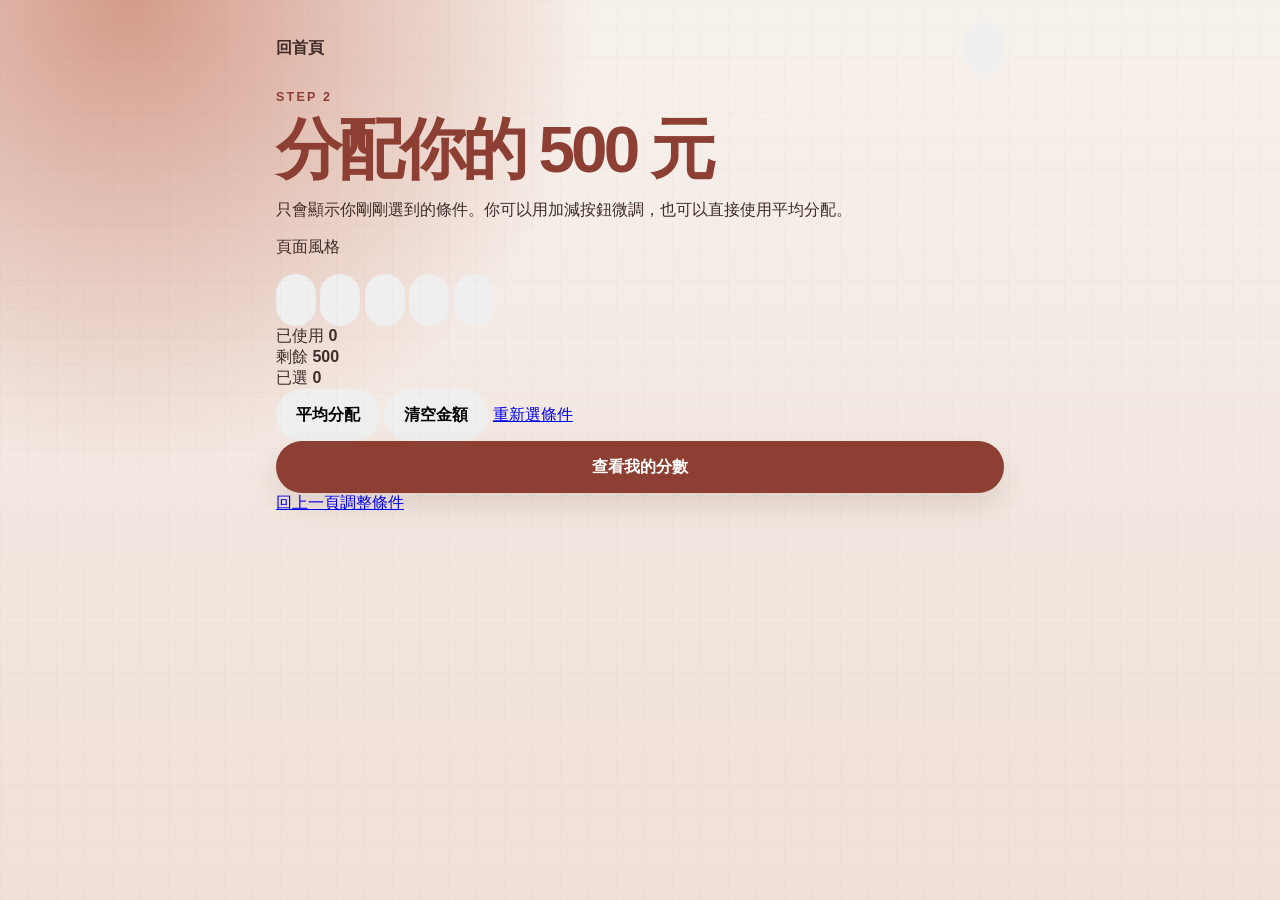
==== allocate.html @ 18888b58 "Create allocate.html" ====
<!DOCTYPE html>
<html lang="zh-Hant">
<head>
  <meta charset="UTF-8" />
  <meta name="viewport" content="width=device-width, initial-scale=1, viewport-fit=cover" />
  <meta name="theme-color" content="#F8F0EA" />
  <title>分配預算｜買家的你，如何挑選愛情？</title>
  <link rel="stylesheet" href="style.css" />
</head>

<body data-page="allocate">
  <main class="app">
    <header class="topbar">
      <a class="text-link" href="index.html">回首頁</a>

      <button id="themeToggleBtn" class="theme-toggle" type="button" aria-label="切換頁面風格">
        <span></span>
        <span></span>
        <span></span>
      </button>
    </header>

    <section class="page-head float-in">
      <p class="eyebrow">STEP 2</p>
      <h1>分配你的 500 元</h1>
      <p>
        只會顯示你剛剛選到的條件。你可以用加減按鈕微調，也可以直接使用平均分配。
      </p>

      <div class="tiny-theme-panel" id="themePanel">
        <p>頁面風格</p>
        <div class="theme-dot-row">
          <button class="theme-dot warm" data-theme-choice="warm" aria-label="暖粉紙感"></button>
          <button class="theme-dot cream" data-theme-choice="cream" aria-label="奶油甜感"></button>
          <button class="theme-dot blue" data-theme-choice="blue" aria-label="清透藍"></button>
          <button class="theme-dot green" data-theme-choice="green" aria-label="森林綠"></button>
          <button class="theme-dot violet" data-theme-choice="violet" aria-label="紫霧感"></button>
        </div>
      </div>
    </section>

    <section class="budget-card">
      <div>
        <span>已使用</span>
        <strong id="usedBudget">0</strong>
      </div>

      <div>
        <span>剩餘</span>
        <strong id="leftBudget">500</strong>
      </div>

      <div>
        <span>已選</span>
        <strong id="chosenCount">0</strong>
      </div>
    </section>

    <section class="tool-row">
      <button id="equalBtn" class="ghost-btn" type="button">平均分配</button>
      <button id="clearBtn" class="ghost-btn" type="button">清空金額</button>
      <a class="ghost-link" href="select.html">重新選條件</a>
    </section>

    <section id="allocationList" class="allocation-list"></section>

    <section class="action-stack">
      <button id="resultBtn" class="primary-btn" type="button">查看我的分數</button>
      <a class="secondary-link" href="select.html">回上一頁調整條件</a>
    </section>
  </main>

  <script src="app.js"></script>
</body>
</html>
---- style.css ----
* {
  box-sizing: border-box;
  -webkit-tap-highlight-color: transparent;
}

:root {
  --bg: #f7f1ec;
  --bg2: #efe0d8;
  --card: rgba(255, 249, 245, 0.88);
  --cardSolid: #fff9f5;
  --text: #3e2c29;
  --muted: #6c5650;
  --primary: #8c3f32;
  --primary2: #d49b8a;
  --chip: #ead3c7;
  --chipText: #74443b;
  --line: rgba(98, 61, 49, 0.16);
  --shadow: rgba(98, 61, 49, 0.14);
  --whiteLayer: rgba(255, 255, 255, 0.5);
}

body[data-theme="mono"] {
  --bg: #f5f5f2;
  --bg2: #dedbd5;
  --card: rgba(255, 255, 252, 0.9);
  --cardSolid: #fffffc;
  --text: #1f1f1f;
  --muted: #5c5c5c;
  --primary: #111111;
  --primary2: #8a8a8a;
  --chip: #e7e4de;
  --chipText: #222222;
  --line: rgba(0, 0, 0, 0.14);
  --shadow: rgba(0, 0, 0, 0.1);
  --whiteLayer: rgba(255, 255, 255, 0.62);
}

body[data-theme="blue"] {
  --bg: #eef6fb;
  --bg2: #dbeaf5;
  --card: rgba(249, 253, 255, 0.9);
  --cardSolid: #f9fdff;
  --text: #23323d;
  --muted: #5a6b77;
  --primary: #2f6f93;
  --primary2: #9ac7dd;
  --chip: #d9eef7;
  --chipText: #285f7d;
  --line: rgba(47, 111, 147, 0.18);
  --shadow: rgba(47, 111, 147, 0.13);
  --whiteLayer: rgba(255, 255, 255, 0.62);
}

body[data-theme="green"] {
  --bg: #f0f5ed;
  --bg2: #dfe9d8;
  --card: rgba(250, 255, 247, 0.9);
  --cardSolid: #fafff7;
  --text: #263226;
  --muted: #5b6b58;
  --primary: #4d7351;
  --primary2: #a8c5a2;
  --chip: #dfeeda;
  --chipText: #3f6343;
  --line: rgba(77, 115, 81, 0.18);
  --shadow: rgba(77, 115, 81, 0.13);
  --whiteLayer: rgba(255, 255, 255, 0.62);
}

body[data-theme="violet"] {
  --bg: #f4eff8;
  --bg2: #e7dcf0;
  --card: rgba(253, 249, 255, 0.9);
  --cardSolid: #fdf9ff;
  --text: #332b3c;
  --muted: #675b72;
  --primary: #72518e;
  --primary2: #c8a7de;
  --chip: #eadcf3;
  --chipText: #604676;
  --line: rgba(114, 81, 142, 0.18);
  --shadow: rgba(114, 81, 142, 0.13);
  --whiteLayer: rgba(255, 255, 255, 0.62);
}

html {
  font-size: 16px;
  background: var(--bg);
}

body {
  margin: 0;
  min-height: 100svh;
  font-family: -apple-system, BlinkMacSystemFont, "Noto Sans TC", "PingFang TC",
    "Microsoft JhengHei", sans-serif;
  color: var(--text);
  background:
    radial-gradient(circle at 10% 0%, var(--primary2), transparent 32%),
    linear-gradient(180deg, var(--bg) 0%, var(--bg2) 100%);
}

body::before {
  content: "";
  position: fixed;
  inset: 0;
  pointer-events: none;
  opacity: 0.12;
  background-image:
    linear-gradient(var(--line) 1px, transparent 1px),
    linear-gradient(90deg, var(--line) 1px, transparent 1px);
  background-size: 28px 28px;
}

button,
input,
select {
  font: inherit;
}

button {
  min-height: 52px;
  border: 0;
  border-radius: 999px;
  padding: 14px 20px;
  cursor: pointer;
  font-weight: 900;
}

button:disabled {
  opacity: 0.45;
  cursor: not-allowed;
}

.app {
  width: 100%;
  max-width: 560px;
  margin: 0 auto;
  padding: max(22px, env(safe-area-inset-top)) 16px max(48px, env(safe-area-inset-bottom));
}

.hidden {
  display: none !important;
}

.topbar {
  display: flex;
  justify-content: space-between;
  align-items: center;
  gap: 12px;
  margin-bottom: 16px;
  position: relative;
  z-index: 3;
}

.brand,
.text-link {
  color: var(--text);
  font-weight: 900;
  text-decoration: none;
}

select {
  max-width: 150px;
  padding: 10px 12px;
  border-radius: 999px;
  border: 1px solid var(--line);
  background: var(--cardSolid);
  color: var(--text);
  font-size: 0.92rem;
}

.cover-card,
.quiz-header,
.result-intro,
.result-card,
.option-card,
.hint,
.budget-warning {
  border-radius: 28px;
  background: var(--card);
  box-shadow: 0 18px 48px var(--shadow);
  border: 1px solid rgba(255, 255, 255, 0.58);
  backdrop-filter: blur(18px);
  -webkit-backdrop-filter: blur(18px);
}

.cover-card {
  padding: 32px 22px 26px;
  overflow: hidden;
}

.eyebrow,
.card-label {
  margin: 0 0 12px;
  color: var(--primary);
  font-size: 0.78rem;
  font-weight: 900;
  letter-spacing: 0.18em;
}

h1 {
  margin: 0;
  color: var(--primary);
  font-size: clamp(2.35rem, 11vw, 4.1rem);
  line-height: 1.04;
  letter-spacing: -0.06em;
}

.cover-text,
#stageDescription,
#resultSummary,
.card-note,
.report-text {
  margin: 16px 0 0;
  color: var(--muted);
  font-size: 1rem;
  line-height: 1.78;
}

.cover-tags,
.theme-grid {
  display: flex;
  flex-wrap: wrap;
  gap: 10px;
  margin: 24px 0;
}

.cover-tags span,
.theme-choice,
.category,
.stage-pill {
  padding: 8px 12px;
  border-radius: 999px;
  background: var(--chip);
  color: var(--chipText);
  font-size: 0.86rem;
  font-weight: 850;
}

.theme-panel {
  margin: 28px 0;
}

.section-title {
  margin: 0 0 10px;
  font-weight: 900;
  color: var(--primary);
}

.theme-choice {
  border: 1px solid var(--line);
  min-height: auto;
}

.theme-choice.active {
  background: var(--primary);
  color: #fff;
}

.primary-btn {
  width: 100%;
  background: var(--primary);
  color: #fff;
  box-shadow: 0 14px 28px var(--shadow);
}

.secondary-btn {
  width: 100%;
  background: var(--cardSolid);
  color: var(--primary);
  border: 1px solid var(--line);
}

.quiz-header,
.result-intro,
.result-card {
  padding: 22px 18px;
  margin-bottom: 16px;
}

.stage-pill {
  display: inline-flex;
  margin: 0 0 12px;
}

.quiz-header h1,
.result-intro h1 {
  font-size: 2rem;
  line-height: 1.15;
}

.stage-bar {
  height: 10px;
  margin-top: 16px;
  border-radius: 999px;
  background: var(--line);
  overflow: hidden;
}

#stageBarFill {
  height: 100%;
  border-radius: inherit;
  background: linear-gradient(90deg, var(--primary), var(--primary2));
  transition: width 0.28s ease;
}

.budget-panel {
  position: sticky;
  top: max(10px, env(safe-area-inset-top));
  z-index: 10;
  display: grid;
  grid-template-columns: repeat(3, 1fr);
  gap: 8px;
  margin: 16px 0;
  padding: 8px;
  border-radius: 24px;
  background: rgba(62, 44, 41, 0.92);
  backdrop-filter: blur(18px);
  -webkit-backdrop-filter: blur(18px);
}

body[data-theme="mono"] .budget-panel {
  background: rgba(20, 20, 20, 0.92);
}

body[data-theme="blue"] .budget-panel {
  background: rgba(35, 61, 78, 0.92);
}

body[data-theme="green"] .budget-panel {
  background: rgba(39, 62, 39, 0.92);
}

body[data-theme="violet"] .budget-panel {
  background: rgba(55, 42, 68, 0.92);
}

.budget-panel div {
  text-align: center;
  padding: 10px 4px;
  border-radius: 16px;
  background: rgba(255, 255, 255, 0.1);
}

.budget-panel span {
  display: block;
  color: rgba(255, 255, 255, 0.72);
  font-size: 0.74rem;
  margin-bottom: 3px;
}

.budget-panel strong {
  color: #fff;
  font-size: 1.26rem;
}

.budget-warning {
  margin-bottom: 16px;
  padding: 14px 16px;
  color: var(--primary);
  line-height: 1.6;
  font-weight: 850;
}

.hint {
  margin: 16px 0;
  padding: 15px 16px;
  color: var(--muted);
  line-height: 1.7;
}

.quick-actions {
  display: grid;
  grid-template-columns: 1fr 1fr;
  gap: 10px;
  margin-bottom: 16px;
}

.small-btn {
  min-height: 44px;
  padding: 10px 12px;
  background: var(--cardSolid);
  color: var(--primary);
  border: 1px solid var(--line);
  font-size: 0.92rem;
}

.question-list {
  display: grid;
  gap: 14px;
}

.option-card {
  padding: 16px;
}

.option-top {
  display: flex;
  justify-content: space-between;
  gap: 12px;
  align-items: flex-start;
}

.option-name {
  margin: 0;
  font-size: 1rem;
  font-weight: 900;
  line-height: 1.45;
}

.category {
  flex: 0 0 auto;
  font-size: 0.74rem;
}

.money {
  margin-top: 12px;
  color: var(--primary);
  font-weight: 900;
}

.control-row {
  display: grid;
  grid-template-columns: 52px 1fr 52px;
  gap: 8px;
  align-items: center;
  margin-top: 8px;
}

.step-btn {
  min-height: 42px;
  padding: 0;
  border-radius: 16px;
  background: var(--chip);
  color: var(--chipText);
  border: 1px solid var(--line);
}

.range {
  width: 100%;
  height: 44px;
  appearance: none;
  -webkit-appearance: none;
  background: transparent;
}

.range::-webkit-slider-runnable-track {
  height: 8px;
  border-radius: 999px;
  background: linear-gradient(90deg, var(--primary), var(--primary2));
}

.range::-webkit-slider-thumb {
  appearance: none;
  -webkit-appearance: none;
  width: 32px;
  height: 32px;
  margin-top: -12px;
  border-radius: 999px;
  background: #fff;
  border: 3px solid var(--primary);
  box-shadow: 0 6px 16px var(--shadow);
}

.must-have-row {
  display: flex;
  align-items: center;
  gap: 9px;
  margin-top: 10px;
  color: var(--muted);
  font-weight: 800;
  font-size: 0.92rem;
}

.must-have-row input {
  width: 20px;
  height: 20px;
  accent-color: var(--primary);
}

.nav-actions,
.share-actions {
  display: grid;
  gap: 12px;
  margin: 22px 0;
}

.result-card h2 {
  margin: 0;
  color: var(--primary);
  font-size: 1.32rem;
  letter-spacing: -0.02em;
}

.compact-card {
  padding: 16px;
}

.result-meta-grid {
  display: grid;
  grid-template-columns: 1fr 1fr;
  gap: 10px;
}

.result-meta-grid div {
  padding: 13px;
  border-radius: 20px;
  background: var(--whiteLayer);
  border: 1px solid var(--line);
}

.result-meta-grid span {
  display: block;
  color: var(--muted);
  font-size: 0.78rem;
  margin-bottom: 5px;
}

.result-meta-grid strong {
  color: var(--primary);
  font-size: 0.95rem;
  line-height: 1.4;
}

.normal-radar-wrap {
  width: 100%;
  max-width: 300px;
  margin: 10px auto 0;
}

#radarSvg,
#storyRadarSvg {
  width: 100%;
  height: auto;
  display: block;
}

.radar-ring {
  fill: none;
  stroke: var(--line);
  stroke-width: 1;
}

.radar-axis {
  stroke: var(--line);
  stroke-width: 1;
}

.radar-area {
  fill: rgba(140, 63, 50, 0.28);
  stroke: var(--primary);
  stroke-width: 3;
}

.radar-dot {
  fill: var(--primary);
}

.radar-label {
  fill: var(--text);
  font-size: 12px;
  font-weight: 850;
}

.score-bars {
  margin-top: 12px;
}

.score-row {
  margin-bottom: 14px;
}

.score-row-top {
  display: flex;
  justify-content: space-between;
  gap: 10px;
  font-size: 0.9rem;
  font-weight: 900;
}

.bar {
  height: 9px;
  margin-top: 7px;
  border-radius: 999px;
  background: var(--line);
  overflow: hidden;
}

.bar-fill {
  height: 100%;
  border-radius: inherit;
  background: linear-gradient(90deg, var(--primary), var(--primary2));
}

.plain-list {
  margin: 12px 0 0;
  padding-left: 22px;
  line-height: 1.8;
  font-weight: 850;
}

.capture-zone {
  position: fixed;
  left: -99999px;
  top: 0;
  width: 430px;
  pointer-events: none;
  opacity: 1;
}

.capture-card {
  color: var(--text);
  background:
    radial-gradient(circle at 12% 5%, var(--primary2), transparent 30%),
    linear-gradient(180deg, var(--cardSolid) 0%, var(--bg2) 100%);
  border: 1px solid rgba(255, 255, 255, 0.58);
  position: relative;
  overflow: hidden;
}

.capture-card::before {
  content: "";
  position: absolute;
  inset: 0;
  opacity: 0.12;
  background-image:
    linear-gradient(var(--line) 1px, transparent 1px),
    linear-gradient(90deg, var(--line) 1px, transparent 1px);
  background-size: 26px 26px;
}

.capture-card > * {
  position: relative;
  z-index: 1;
}

.story-card {
  width: 430px;
  height: 764px;
  padding: 30px 24px;
  border-radius: 38px;
}

.full-card {
  width: 430px;
  min-height: 620px;
  padding: 28px 24px;
  border-radius: 34px;
}

.capture-top {
  display: flex;
  justify-content: space-between;
  gap: 10px;
}

.capture-top p,
.capture-top span {
  margin: 0;
  color: var(--primary);
  font-size: 11px;
  font-weight: 900;
  letter-spacing: 0.14em;
}

.capture-top span {
  color: var(--muted);
  text-align: right;
}

.capture-card h2 {
  margin: 22px 0 0;
  color: var(--primary);
  font-size: 38px;
  line-height: 1.05;
  letter-spacing: -0.06em;
}

.capture-meta {
  display: grid;
  grid-template-columns: 1fr 1fr;
  gap: 10px;
  margin-top: 18px;
}

.capture-meta div {
  padding: 12px;
  border-radius: 20px;
  background: var(--whiteLayer);
  border: 1px solid var(--line);
}

.capture-meta span {
  display: block;
  color: var(--muted);
  font-size: 12px;
  margin-bottom: 5px;
}

.capture-meta strong {
  color: var(--primary);
  font-size: 15px;
}

.capture-radar-wrap {
  width: 245px;
  margin: 12px auto 0;
}

.capture-top-list {
  margin-top: 14px;
  padding: 14px 16px;
  border-radius: 22px;
  background: var(--whiteLayer);
  border: 1px solid var(--line);
}

.capture-top-list p {
  margin: 0 0 8px;
  color: var(--primary);
  font-weight: 900;
}

.capture-top-list ol {
  margin: 0;
  padding-left: 20px;
  line-height: 1.58;
  font-size: 14px;
  font-weight: 850;
}

.capture-score-list {
  margin-top: 18px;
}

.capture-score-list .score-row {
  margin-bottom: 10px;
}

.capture-score-list .score-row-top {
  font-size: 12px;
}

.full-meta {
  grid-template-columns: 1fr 1fr;
}

.capture-footer {
  position: absolute;
  left: 24px;
  right: 24px;
  bottom: 22px;
  margin: 0;
  color: var(--muted);
  font-size: 11px;
  font-weight: 900;
  letter-spacing: 0.12em;
}

@media (min-width: 760px) {
  .app {
    max-width: 760px;
  }

  .question-list {
    grid-template-columns: repeat(2, 1fr);
  }

  .nav-actions {
    grid-template-columns: 1fr 1fr;
  }

  .share-actions {
    max-width: 480px;
    margin-left: auto;
    margin-right: auto;
  }
}
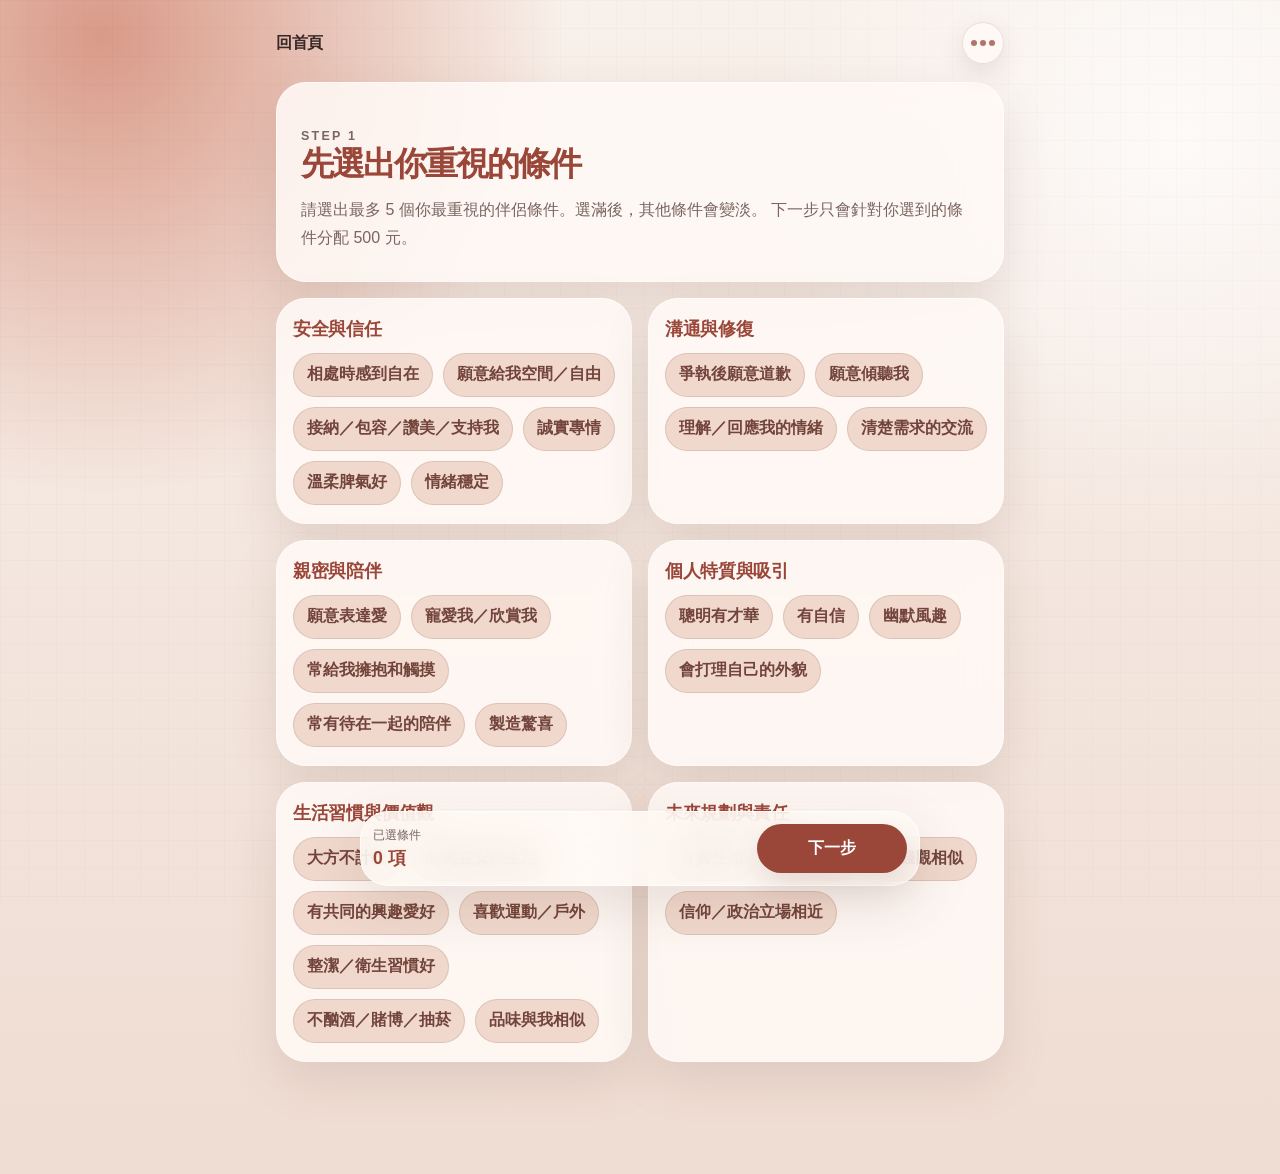
==== commit fe489d2b: "Update allocate.html" ====
--- a/allocate.html
+++ b/allocate.html
@@ -22,9 +22,11 @@
 
     <section class="page-head float-in">
       <p class="eyebrow">STEP 2</p>
+
       <h1>分配你的 500 元</h1>
+
       <p>
-        只會顯示你剛剛選到的條件。你可以用加減按鈕微調，也可以直接使用平均分配。
+        只會顯示你剛剛選到的條件。你可以先平均分配，再把更重視的條件加高。
       </p>
 
       <div class="tiny-theme-panel" id="themePanel">
@@ -39,10 +41,10 @@
       </div>
     </section>
 
-    <section class="budget-card">
+    <section class="budget-strip">
       <div>
-        <span>已使用</span>
-        <strong id="usedBudget">0</strong>
+        <span>已用</span>
+        <strong><span id="usedBudget">0</span> / 500</strong>
       </div>
 
       <div>
@@ -51,7 +53,7 @@
       </div>
 
       <div>
-        <span>已選</span>
+        <span>條件</span>
         <strong id="chosenCount">0</strong>
       </div>
     </section>
--- a/style.css
+++ b/style.css
@@ -4,83 +4,88 @@
 }
 
 :root {
-  --bg: #f7f1ec;
-  --bg2: #efe0d8;
-  --card: rgba(255, 249, 245, 0.88);
-  --cardSolid: #fff9f5;
-  --text: #3e2c29;
-  --muted: #6c5650;
-  --primary: #8c3f32;
-  --primary2: #d49b8a;
-  --chip: #ead3c7;
-  --chipText: #74443b;
-  --line: rgba(98, 61, 49, 0.16);
-  --shadow: rgba(98, 61, 49, 0.14);
-  --whiteLayer: rgba(255, 255, 255, 0.5);
-}
-
-body[data-theme="mono"] {
-  --bg: #f5f5f2;
-  --bg2: #dedbd5;
-  --card: rgba(255, 255, 252, 0.9);
-  --cardSolid: #fffffc;
-  --text: #1f1f1f;
-  --muted: #5c5c5c;
-  --primary: #111111;
-  --primary2: #8a8a8a;
-  --chip: #e7e4de;
-  --chipText: #222222;
-  --line: rgba(0, 0, 0, 0.14);
-  --shadow: rgba(0, 0, 0, 0.1);
-  --whiteLayer: rgba(255, 255, 255, 0.62);
+  --bg: #f8f0ea;
+  --bg2: #efdcd2;
+  --card: rgba(255, 250, 246, 0.86);
+  --card-solid: #fffaf6;
+  --text: #382927;
+  --muted: #7b6560;
+  --primary: #9a4639;
+  --primary-soft: #d99a88;
+  --chip: #f0d8cc;
+  --chip-active: #9a4639;
+  --chip-text: #72443b;
+  --line: rgba(82, 49, 43, 0.13);
+  --shadow: rgba(99, 58, 47, 0.13);
+  --panel: rgba(255, 255, 255, 0.48);
+}
+
+body[data-theme="cream"] {
+  --bg: #fbf2d9;
+  --bg2: #f2dda9;
+  --card: rgba(255, 252, 238, 0.88);
+  --card-solid: #fffcee;
+  --text: #3d3324;
+  --muted: #78684e;
+  --primary: #b47a29;
+  --primary-soft: #e8c46f;
+  --chip: #f4dfaa;
+  --chip-active: #b47a29;
+  --chip-text: #75521d;
+  --line: rgba(110, 77, 25, 0.14);
+  --shadow: rgba(148, 103, 38, 0.13);
+  --panel: rgba(255, 255, 255, 0.5);
 }
 
 body[data-theme="blue"] {
-  --bg: #eef6fb;
-  --bg2: #dbeaf5;
-  --card: rgba(249, 253, 255, 0.9);
-  --cardSolid: #f9fdff;
-  --text: #23323d;
-  --muted: #5a6b77;
-  --primary: #2f6f93;
-  --primary2: #9ac7dd;
-  --chip: #d9eef7;
-  --chipText: #285f7d;
-  --line: rgba(47, 111, 147, 0.18);
-  --shadow: rgba(47, 111, 147, 0.13);
-  --whiteLayer: rgba(255, 255, 255, 0.62);
+  --bg: #edf7fb;
+  --bg2: #d7eaf5;
+  --card: rgba(249, 253, 255, 0.88);
+  --card-solid: #f9fdff;
+  --text: #26343d;
+  --muted: #61727e;
+  --primary: #2f7192;
+  --primary-soft: #9ec9dd;
+  --chip: #dceff8;
+  --chip-active: #2f7192;
+  --chip-text: #2c627d;
+  --line: rgba(47, 113, 146, 0.15);
+  --shadow: rgba(47, 113, 146, 0.13);
+  --panel: rgba(255, 255, 255, 0.56);
 }
 
 body[data-theme="green"] {
-  --bg: #f0f5ed;
-  --bg2: #dfe9d8;
-  --card: rgba(250, 255, 247, 0.9);
-  --cardSolid: #fafff7;
-  --text: #263226;
-  --muted: #5b6b58;
-  --primary: #4d7351;
-  --primary2: #a8c5a2;
-  --chip: #dfeeda;
-  --chipText: #3f6343;
-  --line: rgba(77, 115, 81, 0.18);
-  --shadow: rgba(77, 115, 81, 0.13);
-  --whiteLayer: rgba(255, 255, 255, 0.62);
+  --bg: #f1f7ed;
+  --bg2: #dfead6;
+  --card: rgba(250, 255, 247, 0.88);
+  --card-solid: #fafff7;
+  --text: #2c3829;
+  --muted: #617058;
+  --primary: #547b4e;
+  --primary-soft: #abc999;
+  --chip: #dfefd7;
+  --chip-active: #547b4e;
+  --chip-text: #45683e;
+  --line: rgba(84, 123, 78, 0.15);
+  --shadow: rgba(84, 123, 78, 0.13);
+  --panel: rgba(255, 255, 255, 0.56);
 }
 
 body[data-theme="violet"] {
-  --bg: #f4eff8;
-  --bg2: #e7dcf0;
-  --card: rgba(253, 249, 255, 0.9);
-  --cardSolid: #fdf9ff;
-  --text: #332b3c;
-  --muted: #675b72;
-  --primary: #72518e;
-  --primary2: #c8a7de;
+  --bg: #f5eff9;
+  --bg2: #e7d9f0;
+  --card: rgba(253, 249, 255, 0.88);
+  --card-solid: #fdf9ff;
+  --text: #352c3e;
+  --muted: #6e617a;
+  --primary: #775294;
+  --primary-soft: #c7a4de;
   --chip: #eadcf3;
-  --chipText: #604676;
-  --line: rgba(114, 81, 142, 0.18);
-  --shadow: rgba(114, 81, 142, 0.13);
-  --whiteLayer: rgba(255, 255, 255, 0.62);
+  --chip-active: #775294;
+  --chip-text: #654a7a;
+  --line: rgba(119, 82, 148, 0.15);
+  --shadow: rgba(119, 82, 148, 0.13);
+  --panel: rgba(255, 255, 255, 0.56);
 }
 
 html {
@@ -95,7 +100,8 @@
     "Microsoft JhengHei", sans-serif;
   color: var(--text);
   background:
-    radial-gradient(circle at 10% 0%, var(--primary2), transparent 32%),
+    radial-gradient(circle at 8% 3%, var(--primary-soft), transparent 28%),
+    radial-gradient(circle at 92% 12%, rgba(255, 255, 255, 0.72), transparent 26%),
     linear-gradient(180deg, var(--bg) 0%, var(--bg2) 100%);
 }
 
@@ -112,30 +118,25 @@
 }
 
 button,
-input,
-select {
+input {
   font: inherit;
 }
 
-button {
-  min-height: 52px;
-  border: 0;
-  border-radius: 999px;
-  padding: 14px 20px;
-  cursor: pointer;
-  font-weight: 900;
-}
-
-button:disabled {
-  opacity: 0.45;
-  cursor: not-allowed;
+button,
+a {
+  touch-action: manipulation;
 }
 
 .app {
   width: 100%;
   max-width: 560px;
   margin: 0 auto;
-  padding: max(22px, env(safe-area-inset-top)) 16px max(48px, env(safe-area-inset-bottom));
+  padding: max(22px, env(safe-area-inset-top)) 16px max(54px, env(safe-area-inset-bottom));
+  position: relative;
+}
+
+.app.with-bottom-bar {
+  padding-bottom: calc(112px + env(safe-area-inset-bottom));
 }
 
 .hidden {
@@ -147,50 +148,152 @@
   justify-content: space-between;
   align-items: center;
   gap: 12px;
-  margin-bottom: 16px;
+  margin-bottom: 18px;
   position: relative;
-  z-index: 3;
+  z-index: 5;
 }
 
 .brand,
 .text-link {
   color: var(--text);
-  font-weight: 900;
   text-decoration: none;
-}
-
-select {
-  max-width: 150px;
-  padding: 10px 12px;
-  border-radius: 999px;
+  font-weight: 900;
+  letter-spacing: -0.02em;
+}
+
+.theme-toggle {
+  width: 42px;
+  height: 42px;
+  min-height: 42px;
+  padding: 0;
   border: 1px solid var(--line);
-  background: var(--cardSolid);
-  color: var(--text);
-  font-size: 0.92rem;
-}
-
-.cover-card,
-.quiz-header,
-.result-intro,
-.result-card,
-.option-card,
-.hint,
-.budget-warning {
-  border-radius: 28px;
+  border-radius: 999px;
   background: var(--card);
+  display: inline-flex;
+  align-items: center;
+  justify-content: center;
+  gap: 3px;
+  box-shadow: 0 8px 24px var(--shadow);
+}
+
+.theme-toggle span {
+  width: 6px;
+  height: 6px;
+  border-radius: 999px;
+  background: var(--primary);
+  opacity: 0.75;
+}
+
+.tiny-theme-panel {
+  display: none;
+  margin: 22px 0 0;
+  padding: 14px;
+  border-radius: 22px;
+  background: var(--panel);
+  border: 1px solid var(--line);
+  animation: softPop 0.24s ease both;
+}
+
+.tiny-theme-panel.open {
+  display: block;
+}
+
+.tiny-theme-panel p {
+  margin: 0 0 10px;
+  color: var(--muted);
+  font-size: 0.82rem;
+  font-weight: 850;
+}
+
+.theme-dot-row {
+  display: flex;
+  gap: 10px;
+  flex-wrap: wrap;
+}
+
+.theme-dot {
+  width: 34px;
+  height: 34px;
+  min-height: 34px;
+  padding: 0;
+  border: 2px solid rgba(255, 255, 255, 0.7);
+  border-radius: 999px;
+  box-shadow: 0 8px 20px var(--shadow);
+}
+
+.theme-dot.active {
+  outline: 3px solid var(--primary);
+  outline-offset: 2px;
+}
+
+.theme-dot.warm {
+  background: linear-gradient(135deg, #f8f0ea, #9a4639);
+}
+
+.theme-dot.cream {
+  background: linear-gradient(135deg, #fbf2d9, #b47a29);
+}
+
+.theme-dot.blue {
+  background: linear-gradient(135deg, #edf7fb, #2f7192);
+}
+
+.theme-dot.green {
+  background: linear-gradient(135deg, #f1f7ed, #547b4e);
+}
+
+.theme-dot.violet {
+  background: linear-gradient(135deg, #f5eff9, #775294);
+}
+
+.hero-card,
+.info-card,
+.page-head,
+.selected-preview,
+.group-card,
+.allocation-card,
+.result-section,
+.summary-mini-card,
+.share-panel {
+  background: var(--card);
+  border: 1px solid rgba(255, 255, 255, 0.58);
+  border-radius: 30px;
   box-shadow: 0 18px 48px var(--shadow);
-  border: 1px solid rgba(255, 255, 255, 0.58);
   backdrop-filter: blur(18px);
   -webkit-backdrop-filter: blur(18px);
 }
 
-.cover-card {
-  padding: 32px 22px 26px;
+.hero-card {
+  padding: 34px 22px 26px;
+  position: relative;
   overflow: hidden;
 }
 
-.eyebrow,
-.card-label {
+.soft-orb {
+  position: absolute;
+  border-radius: 999px;
+  background: var(--primary-soft);
+  filter: blur(1px);
+  opacity: 0.25;
+  animation: drift 7s ease-in-out infinite alternate;
+}
+
+.orb-one {
+  width: 180px;
+  height: 180px;
+  right: -70px;
+  top: -52px;
+}
+
+.orb-two {
+  width: 120px;
+  height: 120px;
+  left: -46px;
+  bottom: 40px;
+  animation-delay: 1.2s;
+}
+
+.eyebrow {
   margin: 0 0 12px;
   color: var(--primary);
   font-size: 0.78rem;
@@ -202,215 +305,312 @@
   margin: 0;
   color: var(--primary);
   font-size: clamp(2.35rem, 11vw, 4.1rem);
-  line-height: 1.04;
+  line-height: 1.05;
   letter-spacing: -0.06em;
 }
 
-.cover-text,
-#stageDescription,
-#resultSummary,
-.card-note,
+h2 {
+  margin: 0;
+  color: var(--primary);
+  font-size: 1.32rem;
+  letter-spacing: -0.02em;
+}
+
+.hero-text,
+.page-head p,
+.info-card p,
 .report-text {
-  margin: 16px 0 0;
   color: var(--muted);
+  line-height: 1.78;
+}
+
+.hero-text {
+  margin: 18px 0 0;
   font-size: 1rem;
-  line-height: 1.78;
-}
-
-.cover-tags,
-.theme-grid {
+}
+
+.hero-tags {
   display: flex;
   flex-wrap: wrap;
   gap: 10px;
   margin: 24px 0;
 }
 
-.cover-tags span,
-.theme-choice,
-.category,
-.stage-pill {
-  padding: 8px 12px;
+.hero-tags span,
+.condition-chip,
+.preview-chip {
   border-radius: 999px;
   background: var(--chip);
-  color: var(--chipText);
-  font-size: 0.86rem;
+  color: var(--chip-text);
   font-weight: 850;
 }
 
-.theme-panel {
-  margin: 28px 0;
-}
-
-.section-title {
-  margin: 0 0 10px;
-  font-weight: 900;
-  color: var(--primary);
-}
-
-.theme-choice {
-  border: 1px solid var(--line);
-  min-height: auto;
-}
-
-.theme-choice.active {
-  background: var(--primary);
-  color: #fff;
-}
-
+.hero-tags span {
+  padding: 9px 13px;
+  font-size: 0.88rem;
+}
+
+.primary-link,
+.primary-btn,
+.secondary-link,
+.secondary-btn,
+.ghost-link,
+.ghost-btn {
+  width: 100%;
+  min-height: 52px;
+  border: 0;
+  border-radius: 999px;
+  padding: 14px 20px;
+  text-decoration: none;
+  display: inline-flex;
+  align-items: center;
+  justify-content: center;
+  text-align: center;
+  font-weight: 900;
+}
+
+.primary-link,
 .primary-btn {
-  width: 100%;
   background: var(--primary);
   color: #fff;
   box-shadow: 0 14px 28px var(--shadow);
 }
 
-.secondary-btn {
-  width: 100%;
-  background: var(--cardSolid);
+.secondary-link,
+.secondary-btn,
+.ghost-link,
+.ghost-btn {
+  background: var(--card-solid);
   color: var(--primary);
   border: 1px solid var(--line);
 }
 
-.quiz-header,
-.result-intro,
-.result-card {
+.info-card {
+  margin-top: 16px;
   padding: 22px 18px;
+}
+
+.steps {
+  display: grid;
+  gap: 12px;
+  margin-top: 16px;
+}
+
+.steps div {
+  display: grid;
+  grid-template-columns: 34px 1fr;
+  gap: 12px;
+  align-items: start;
+  padding: 13px;
+  border-radius: 22px;
+  background: var(--panel);
+}
+
+.steps strong {
+  width: 34px;
+  height: 34px;
+  border-radius: 999px;
+  display: inline-flex;
+  align-items: center;
+  justify-content: center;
+  background: var(--primary);
+  color: #fff;
+}
+
+.steps p {
+  margin: 4px 0 0;
+}
+
+.page-head {
+  padding: 26px 20px;
   margin-bottom: 16px;
 }
 
-.stage-pill {
-  display: inline-flex;
+.page-head h1 {
+  font-size: 2.05rem;
+}
+
+.page-head p {
+  margin: 14px 0 0;
+}
+
+.selected-preview {
+  padding: 16px;
+  margin-bottom: 16px;
+}
+
+.selected-preview-title {
+  margin: 0 0 10px;
+  color: var(--primary);
+  font-weight: 900;
+}
+
+.preview-chip-row {
+  display: flex;
+  flex-wrap: wrap;
+  gap: 8px;
+}
+
+.preview-chip {
+  padding: 8px 11px;
+  font-size: 0.84rem;
+}
+
+.condition-groups {
+  display: grid;
+  gap: 16px;
+}
+
+.group-card {
+  padding: 18px 16px;
+  animation: fadeUp 0.38s ease both;
+}
+
+.group-title {
   margin: 0 0 12px;
-}
-
-.quiz-header h1,
-.result-intro h1 {
-  font-size: 2rem;
-  line-height: 1.15;
-}
-
-.stage-bar {
-  height: 10px;
-  margin-top: 16px;
-  border-radius: 999px;
-  background: var(--line);
-  overflow: hidden;
-}
-
-#stageBarFill {
-  height: 100%;
-  border-radius: inherit;
-  background: linear-gradient(90deg, var(--primary), var(--primary2));
-  transition: width 0.28s ease;
-}
-
-.budget-panel {
+  color: var(--primary);
+  font-size: 1.12rem;
+  font-weight: 900;
+}
+
+.chip-grid {
+  display: flex;
+  flex-wrap: wrap;
+  gap: 10px;
+}
+
+.condition-chip {
+  min-height: 44px;
+  border: 1px solid var(--line);
+  padding: 10px 13px;
+  background: var(--chip);
+  transition: transform 0.16s ease, background 0.16s ease, color 0.16s ease;
+}
+
+.condition-chip:active {
+  transform: scale(0.96);
+}
+
+.condition-chip.selected {
+  background: var(--chip-active);
+  color: #fff;
+  box-shadow: 0 10px 24px var(--shadow);
+}
+
+.bottom-action-bar {
+  position: fixed;
+  left: 50%;
+  bottom: max(14px, env(safe-area-inset-bottom));
+  transform: translateX(-50%);
+  width: min(560px, calc(100% - 28px));
+  z-index: 20;
+  display: grid;
+  grid-template-columns: 1fr 150px;
+  gap: 12px;
+  align-items: center;
+  padding: 12px;
+  border-radius: 28px;
+  background: rgba(255, 250, 246, 0.82);
+  border: 1px solid rgba(255, 255, 255, 0.7);
+  box-shadow: 0 18px 54px var(--shadow);
+  backdrop-filter: blur(20px);
+  -webkit-backdrop-filter: blur(20px);
+}
+
+.bottom-action-bar span {
+  display: block;
+  color: var(--muted);
+  font-size: 0.78rem;
+  margin-bottom: 2px;
+}
+
+.bottom-action-bar strong {
+  color: var(--primary);
+  font-size: 1.1rem;
+}
+
+.small-primary {
+  min-height: 48px;
+}
+
+.budget-card {
   position: sticky;
   top: max(10px, env(safe-area-inset-top));
   z-index: 10;
   display: grid;
   grid-template-columns: repeat(3, 1fr);
   gap: 8px;
-  margin: 16px 0;
   padding: 8px;
   border-radius: 24px;
-  background: rgba(62, 44, 41, 0.92);
+  background: rgba(56, 41, 39, 0.9);
+  box-shadow: 0 14px 34px var(--shadow);
   backdrop-filter: blur(18px);
   -webkit-backdrop-filter: blur(18px);
-}
-
-body[data-theme="mono"] .budget-panel {
-  background: rgba(20, 20, 20, 0.92);
-}
-
-body[data-theme="blue"] .budget-panel {
-  background: rgba(35, 61, 78, 0.92);
-}
-
-body[data-theme="green"] .budget-panel {
-  background: rgba(39, 62, 39, 0.92);
-}
-
-body[data-theme="violet"] .budget-panel {
-  background: rgba(55, 42, 68, 0.92);
-}
-
-.budget-panel div {
+  margin-bottom: 16px;
+}
+
+.budget-card div {
   text-align: center;
-  padding: 10px 4px;
-  border-radius: 16px;
+  padding: 11px 4px;
+  border-radius: 17px;
   background: rgba(255, 255, 255, 0.1);
 }
 
-.budget-panel span {
+.budget-card span {
   display: block;
-  color: rgba(255, 255, 255, 0.72);
+  color: rgba(255, 255, 255, 0.74);
   font-size: 0.74rem;
   margin-bottom: 3px;
 }
 
-.budget-panel strong {
+.budget-card strong {
   color: #fff;
-  font-size: 1.26rem;
-}
-
-.budget-warning {
-  margin-bottom: 16px;
-  padding: 14px 16px;
-  color: var(--primary);
-  line-height: 1.6;
-  font-weight: 850;
-}
-
-.hint {
-  margin: 16px 0;
-  padding: 15px 16px;
-  color: var(--muted);
-  line-height: 1.7;
-}
-
-.quick-actions {
+  font-size: 1.22rem;
+}
+
+.tool-row {
   display: grid;
   grid-template-columns: 1fr 1fr;
   gap: 10px;
   margin-bottom: 16px;
 }
 
-.small-btn {
-  min-height: 44px;
-  padding: 10px 12px;
-  background: var(--cardSolid);
-  color: var(--primary);
-  border: 1px solid var(--line);
-  font-size: 0.92rem;
-}
-
-.question-list {
+.tool-row .ghost-link {
+  grid-column: 1 / -1;
+}
+
+.allocation-list {
   display: grid;
   gap: 14px;
 }
 
-.option-card {
+.allocation-card {
   padding: 16px;
-}
-
-.option-top {
+  animation: fadeUp 0.32s ease both;
+}
+
+.allocation-top {
   display: flex;
   justify-content: space-between;
   gap: 12px;
-  align-items: flex-start;
-}
-
-.option-name {
+  align-items: start;
+}
+
+.allocation-name {
   margin: 0;
   font-size: 1rem;
-  font-weight: 900;
   line-height: 1.45;
-}
-
-.category {
+  font-weight: 900;
+}
+
+.allocation-category {
   flex: 0 0 auto;
+  padding: 6px 10px;
+  border-radius: 999px;
+  background: var(--chip);
+  color: var(--chip-text);
   font-size: 0.74rem;
+  font-weight: 850;
 }
 
 .money {
@@ -421,7 +621,7 @@
 
 .control-row {
   display: grid;
-  grid-template-columns: 52px 1fr 52px;
+  grid-template-columns: 54px 1fr 54px;
   gap: 8px;
   align-items: center;
   margin-top: 8px;
@@ -430,10 +630,11 @@
 .step-btn {
   min-height: 42px;
   padding: 0;
+  border: 1px solid var(--line);
   border-radius: 16px;
   background: var(--chip);
-  color: var(--chipText);
-  border: 1px solid var(--line);
+  color: var(--chip-text);
+  font-weight: 900;
 }
 
 .range {
@@ -447,7 +648,7 @@
 .range::-webkit-slider-runnable-track {
   height: 8px;
   border-radius: 999px;
-  background: linear-gradient(90deg, var(--primary), var(--primary2));
+  background: linear-gradient(90deg, var(--primary), var(--primary-soft));
 }
 
 .range::-webkit-slider-thumb {
@@ -462,108 +663,48 @@
   box-shadow: 0 6px 16px var(--shadow);
 }
 
-.must-have-row {
-  display: flex;
-  align-items: center;
-  gap: 9px;
-  margin-top: 10px;
-  color: var(--muted);
-  font-weight: 800;
-  font-size: 0.92rem;
-}
-
-.must-have-row input {
-  width: 20px;
-  height: 20px;
-  accent-color: var(--primary);
-}
-
-.nav-actions,
-.share-actions {
+.action-stack,
+.share-panel {
   display: grid;
   gap: 12px;
-  margin: 22px 0;
-}
-
-.result-card h2 {
-  margin: 0;
-  color: var(--primary);
-  font-size: 1.32rem;
-  letter-spacing: -0.02em;
-}
-
-.compact-card {
+  margin-top: 22px;
+}
+
+.result-head {
+  margin-bottom: 16px;
+}
+
+.summary-grid {
+  display: grid;
+  grid-template-columns: 1fr 1fr;
+  gap: 12px;
+  margin-bottom: 16px;
+}
+
+.summary-mini-card {
   padding: 16px;
 }
 
-.result-meta-grid {
-  display: grid;
-  grid-template-columns: 1fr 1fr;
-  gap: 10px;
-}
-
-.result-meta-grid div {
-  padding: 13px;
-  border-radius: 20px;
-  background: var(--whiteLayer);
-  border: 1px solid var(--line);
-}
-
-.result-meta-grid span {
+.summary-mini-card span {
   display: block;
   color: var(--muted);
   font-size: 0.78rem;
-  margin-bottom: 5px;
-}
-
-.result-meta-grid strong {
-  color: var(--primary);
-  font-size: 0.95rem;
-  line-height: 1.4;
-}
-
-.normal-radar-wrap {
-  width: 100%;
-  max-width: 300px;
-  margin: 10px auto 0;
-}
-
-#radarSvg,
-#storyRadarSvg {
-  width: 100%;
-  height: auto;
-  display: block;
-}
-
-.radar-ring {
-  fill: none;
-  stroke: var(--line);
-  stroke-width: 1;
-}
-
-.radar-axis {
-  stroke: var(--line);
-  stroke-width: 1;
-}
-
-.radar-area {
-  fill: rgba(140, 63, 50, 0.28);
-  stroke: var(--primary);
-  stroke-width: 3;
-}
-
-.radar-dot {
-  fill: var(--primary);
-}
-
-.radar-label {
-  fill: var(--text);
-  font-size: 12px;
-  font-weight: 850;
+  margin-bottom: 6px;
+}
+
+.summary-mini-card strong {
+  color: var(--primary);
+  font-size: 1rem;
+  line-height: 1.38;
+}
+
+.result-section {
+  padding: 20px 18px;
+  margin-bottom: 16px;
 }
 
 .score-bars {
-  margin-top: 12px;
+  margin-top: 14px;
 }
 
 .score-row {
@@ -574,7 +715,7 @@
   display: flex;
   justify-content: space-between;
   gap: 10px;
-  font-size: 0.9rem;
+  font-size: 0.92rem;
   font-weight: 900;
 }
 
@@ -589,14 +730,18 @@
 .bar-fill {
   height: 100%;
   border-radius: inherit;
-  background: linear-gradient(90deg, var(--primary), var(--primary2));
+  background: linear-gradient(90deg, var(--primary), var(--primary-soft));
 }
 
 .plain-list {
   margin: 12px 0 0;
   padding-left: 22px;
-  line-height: 1.8;
+  line-height: 1.78;
   font-weight: 850;
+}
+
+.report-text {
+  white-space: pre-line;
 }
 
 .capture-zone {
@@ -605,20 +750,23 @@
   top: 0;
   width: 430px;
   pointer-events: none;
-  opacity: 1;
-}
-
-.capture-card {
+}
+
+.story-card {
+  width: 430px;
+  height: 764px;
+  padding: 30px 24px;
+  border-radius: 38px;
   color: var(--text);
   background:
-    radial-gradient(circle at 12% 5%, var(--primary2), transparent 30%),
-    linear-gradient(180deg, var(--cardSolid) 0%, var(--bg2) 100%);
+    radial-gradient(circle at 12% 5%, var(--primary-soft), transparent 30%),
+    linear-gradient(180deg, var(--card-solid) 0%, var(--bg2) 100%);
   border: 1px solid rgba(255, 255, 255, 0.58);
   position: relative;
   overflow: hidden;
 }
 
-.capture-card::before {
+.story-card::before {
   content: "";
   position: absolute;
   inset: 0;
@@ -629,33 +777,19 @@
   background-size: 26px 26px;
 }
 
-.capture-card > * {
+.story-card > * {
   position: relative;
   z-index: 1;
 }
 
-.story-card {
-  width: 430px;
-  height: 764px;
-  padding: 30px 24px;
-  border-radius: 38px;
-}
-
-.full-card {
-  width: 430px;
-  min-height: 620px;
-  padding: 28px 24px;
-  border-radius: 34px;
-}
-
-.capture-top {
+.story-top {
   display: flex;
   justify-content: space-between;
   gap: 10px;
 }
 
-.capture-top p,
-.capture-top span {
+.story-top p,
+.story-top span {
   margin: 0;
   color: var(--primary);
   font-size: 11px;
@@ -663,65 +797,72 @@
   letter-spacing: 0.14em;
 }
 
-.capture-top span {
+.story-top span {
   color: var(--muted);
   text-align: right;
 }
 
-.capture-card h2 {
-  margin: 22px 0 0;
+.story-card h2 {
+  margin: 24px 0 0;
   color: var(--primary);
   font-size: 38px;
   line-height: 1.05;
   letter-spacing: -0.06em;
 }
 
-.capture-meta {
+.story-meta {
   display: grid;
   grid-template-columns: 1fr 1fr;
   gap: 10px;
-  margin-top: 18px;
-}
-
-.capture-meta div {
-  padding: 12px;
+  margin-top: 20px;
+}
+
+.story-meta div {
+  padding: 13px;
   border-radius: 20px;
-  background: var(--whiteLayer);
+  background: var(--panel);
   border: 1px solid var(--line);
 }
 
-.capture-meta span {
+.story-meta span {
   display: block;
   color: var(--muted);
   font-size: 12px;
   margin-bottom: 5px;
 }
 
-.capture-meta strong {
+.story-meta strong {
   color: var(--primary);
   font-size: 15px;
 }
 
-.capture-radar-wrap {
-  width: 245px;
-  margin: 12px auto 0;
-}
-
-.capture-top-list {
-  margin-top: 14px;
+.story-score-list {
+  margin-top: 22px;
+}
+
+.story-score-list .score-row {
+  margin-bottom: 12px;
+}
+
+.story-score-list .score-row-top {
+  font-size: 13px;
+}
+
+.story-top-list {
+  margin-top: 20px;
   padding: 14px 16px;
   border-radius: 22px;
-  background: var(--whiteLayer);
+  background: var(--panel);
   border: 1px solid var(--line);
 }
 
-.capture-top-list p {
+.story-top-list p {
   margin: 0 0 8px;
   color: var(--primary);
   font-weight: 900;
 }
 
-.capture-top-list ol {
+.story-top-list ol {
   margin: 0;
   padding-left: 20px;
   line-height: 1.58;
@@ -729,23 +870,7 @@
   font-weight: 850;
 }
 
-.capture-score-list {
-  margin-top: 18px;
-}
-
-.capture-score-list .score-row {
-  margin-bottom: 10px;
-}
-
-.capture-score-list .score-row-top {
-  font-size: 12px;
-}
-
-.full-meta {
-  grid-template-columns: 1fr 1fr;
-}
-
-.capture-footer {
+.story-footer {
   position: absolute;
   left: 24px;
   right: 24px;
@@ -757,20 +882,86 @@
   letter-spacing: 0.12em;
 }
 
+.float-in {
+  animation: floatIn 0.48s ease both;
+}
+
+.fade-up {
+  animation: fadeUp 0.52s ease both;
+}
+
+@keyframes floatIn {
+  from {
+    opacity: 0;
+    transform: translateY(14px) scale(0.98);
+  }
+
+  to {
+    opacity: 1;
+    transform: translateY(0) scale(1);
+  }
+}
+
+@keyframes fadeUp {
+  from {
+    opacity: 0;
+    transform: translateY(12px);
+  }
+
+  to {
+    opacity: 1;
+    transform: translateY(0);
+  }
+}
+
+@keyframes drift {
+  from {
+    transform: translate3d(0, 0, 0);
+  }
+
+  to {
+    transform: translate3d(12px, 16px, 0);
+  }
+}
+
+@keyframes softPop {
+  from {
+    opacity: 0;
+    transform: translateY(-4px) scale(0.98);
+  }
+
+  to {
+    opacity: 1;
+    transform: translateY(0) scale(1);
+  }
+}
+
 @media (min-width: 760px) {
   .app {
     max-width: 760px;
   }
 
-  .question-list {
+  .condition-groups,
+  .allocation-list {
     grid-template-columns: repeat(2, 1fr);
   }
 
-  .nav-actions {
-    grid-template-columns: 1fr 1fr;
-  }
-
-  .share-actions {
+  .page-head,
+  .hero-card,
+  .info-card,
+  .result-section {
+    padding: 28px 24px;
+  }
+
+  .tool-row {
+    grid-template-columns: 1fr 1fr 1fr;
+  }
+
+  .tool-row .ghost-link {
+    grid-column: auto;
+  }
+
+  .share-panel {
     max-width: 480px;
     margin-left: auto;
     margin-right: auto;
